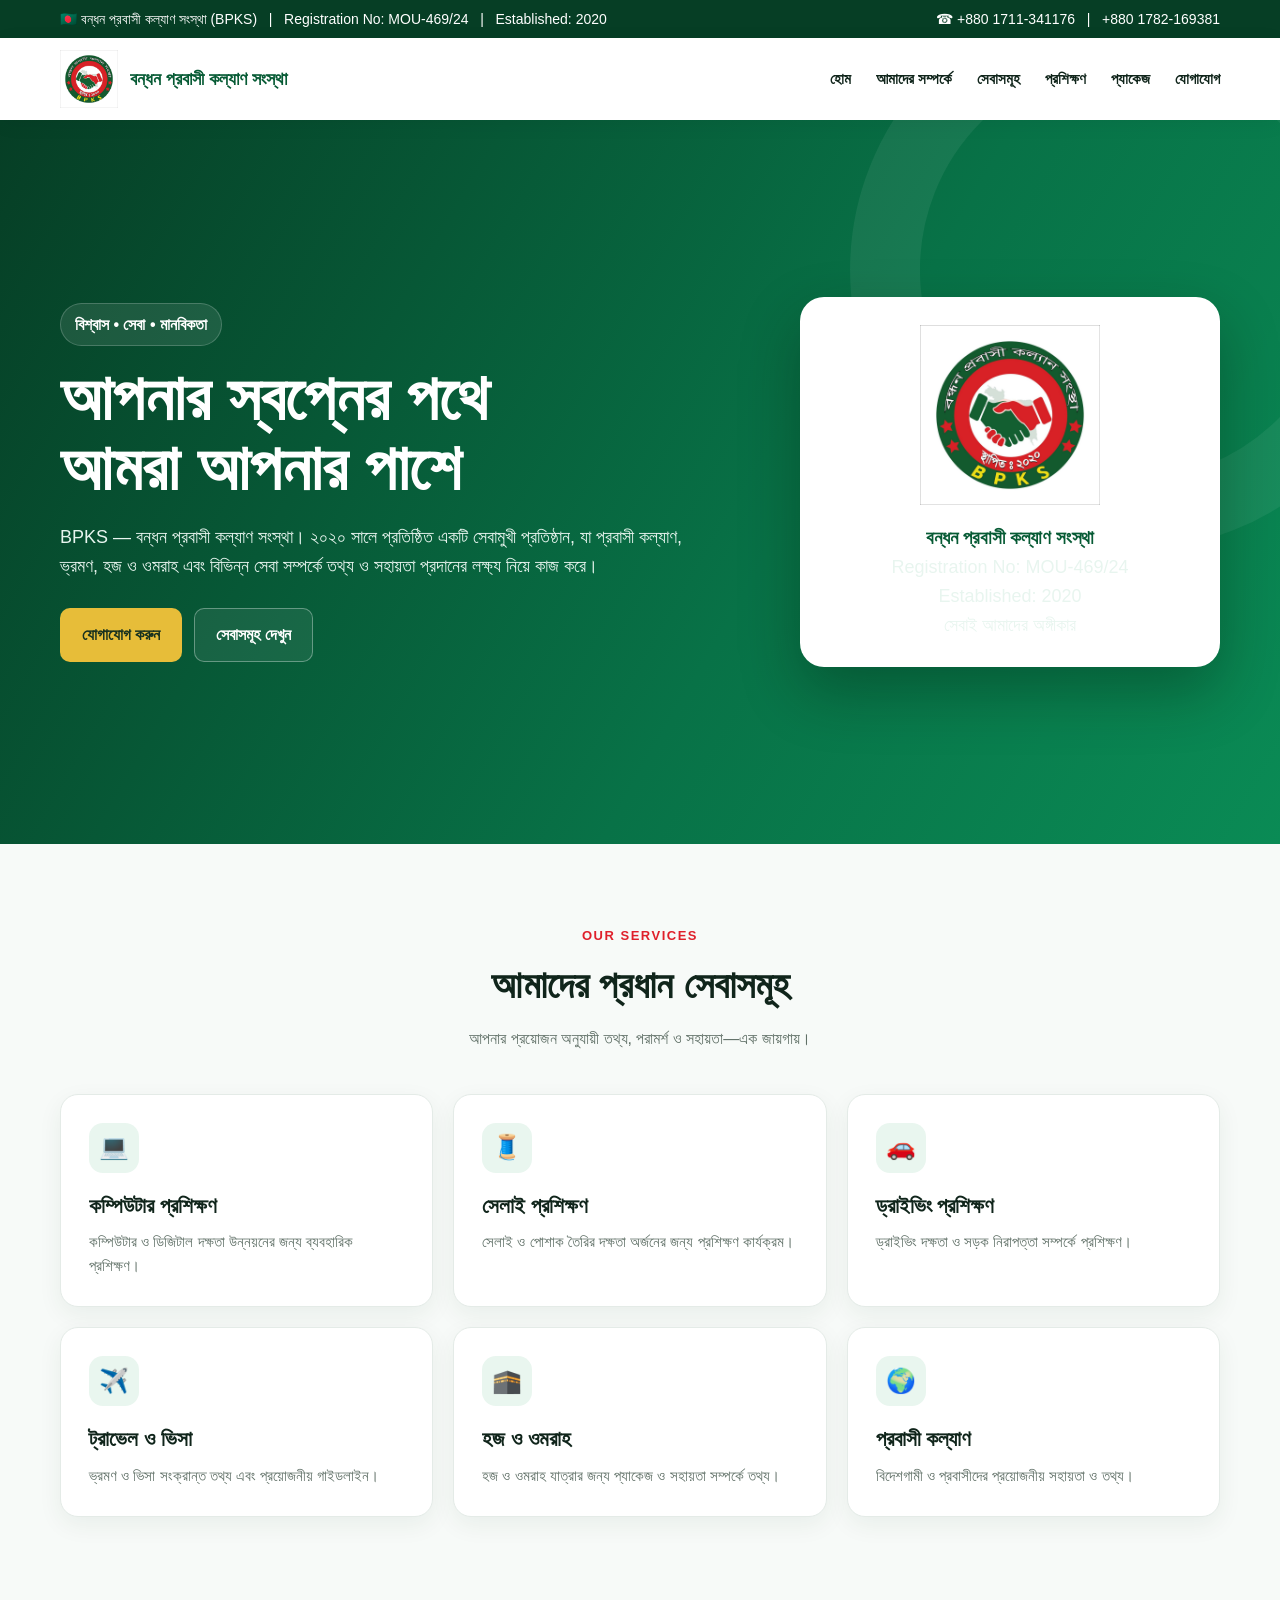
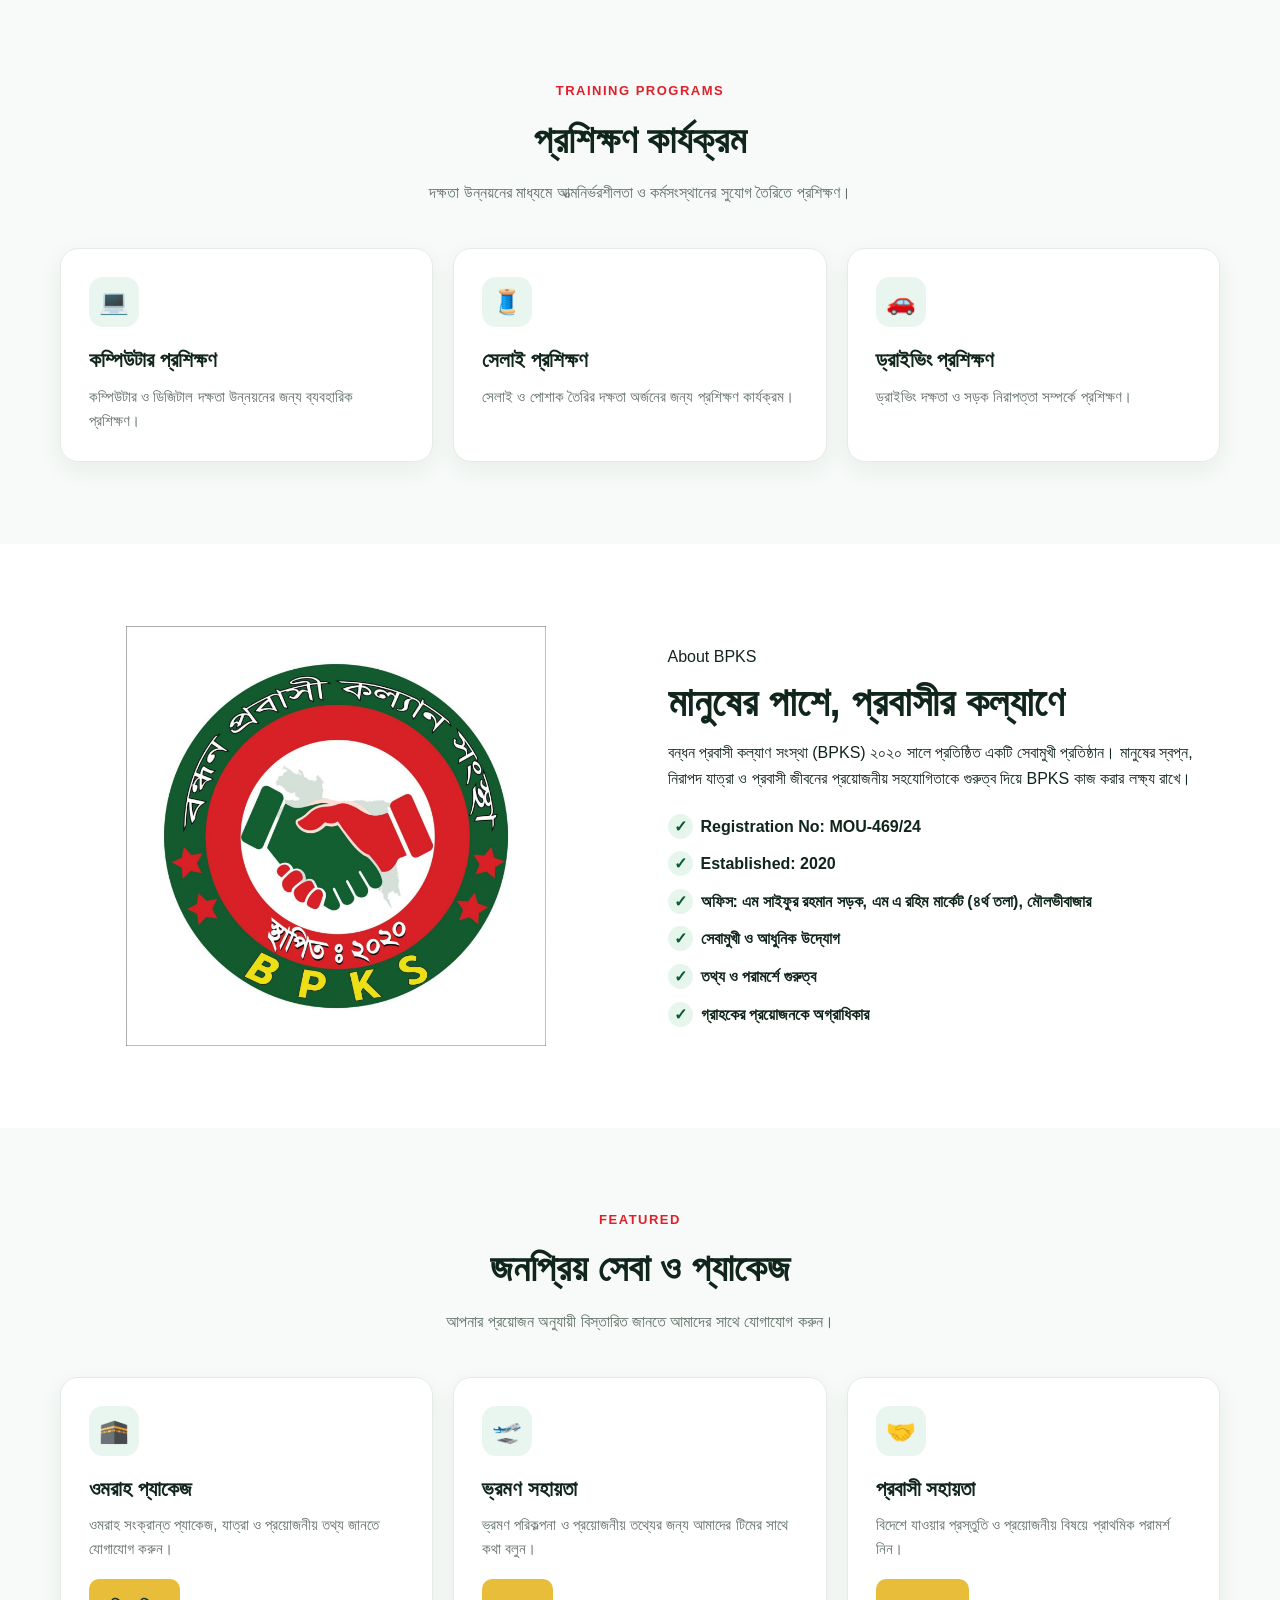
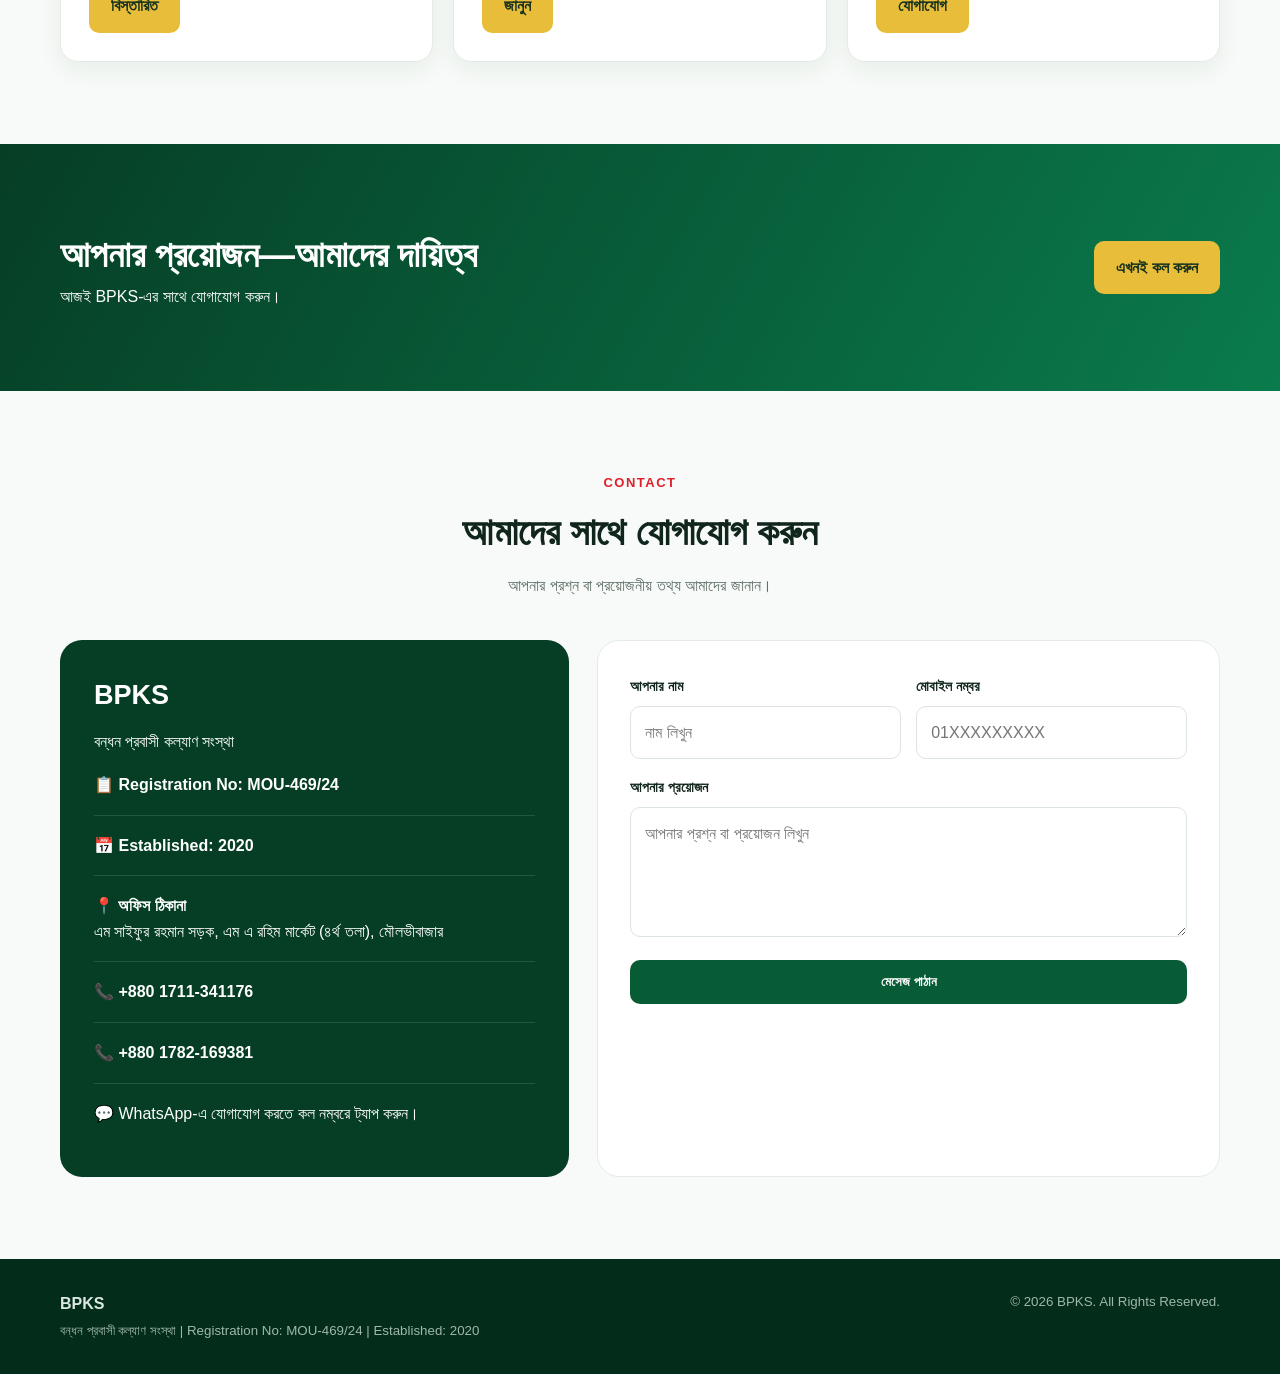
==== index.html @ f42ede7e "Add files via upload" ====
<!DOCTYPE html>
<html lang="bn">
<head>
<meta charset="UTF-8">
<meta name="viewport" content="width=device-width, initial-scale=1.0">
<title>BPKS | বন্ধন প্রবাসী কল্যাণ সংস্থা</title>
<meta name="description" content="BPKS - বন্ধন প্রবাসী কল্যাণ সংস্থা">
<style>
:root{--green:#075b35;--green2:#0c7a49;--red:#df202b;--gold:#e7bd39;--ink:#10251b;--muted:#607067;--bg:#f7faf8;--white:#fff;}
*{box-sizing:border-box;margin:0;padding:0}
html{scroll-behavior:smooth}
body{font-family:Arial,"Noto Sans Bengali",sans-serif;color:var(--ink);background:var(--bg);line-height:1.6}
a{text-decoration:none;color:inherit}
.container{width:min(1160px,92%);margin:auto}
.top{background:#063e25;color:#fff;font-size:14px}
.top .container{display:flex;justify-content:space-between;gap:20px;padding:8px 0;flex-wrap:wrap}
header{background:#fff;position:sticky;top:0;z-index:20;box-shadow:0 4px 20px #0000000d}
.nav{min-height:82px;display:flex;align-items:center;justify-content:space-between;gap:25px}
.brand{display:flex;align-items:center;gap:12px;font-weight:800}
.brand img{width:58px;height:58px;object-fit:contain}
.brand span{font-size:18px;color:var(--green)}
nav{display:flex;gap:25px;align-items:center}
nav a{font-weight:700;font-size:15px}
nav a:hover{color:var(--red)}
.menu{display:none;border:0;background:var(--green);color:white;border-radius:8px;padding:10px 13px;font-size:20px}
.hero{background:linear-gradient(120deg,#063e25 0%,#087247 60%,#0a8b55 100%);color:#fff;position:relative;overflow:hidden}
.hero:after{content:"";position:absolute;width:420px;height:420px;border:70px solid #ffffff10;border-radius:50%;right:-130px;top:-130px}
.hero .container{display:grid;grid-template-columns:1.25fr .75fr;align-items:center;min-height:560px;gap:40px;position:relative;z-index:1}
.badge{display:inline-block;background:#ffffff18;border:1px solid #ffffff30;padding:8px 14px;border-radius:30px;margin-bottom:18px;font-weight:700}
h1{font-size:clamp(36px,5vw,64px);line-height:1.08;margin-bottom:20px}
.hero p{font-size:18px;color:#e8f5ef;max-width:650px}
.buttons{display:flex;gap:12px;margin-top:28px;flex-wrap:wrap}
.btn{display:inline-block;padding:13px 21px;border-radius:10px;font-weight:800;border:1px solid transparent}
.btn.gold{background:var(--gold);color:#17311f}
.btn.light{border-color:#ffffff55;color:#fff;background:#ffffff12}
.hero-card{background:#fff;padding:28px;border-radius:24px;color:var(--ink);box-shadow:0 25px 60px #001b0d55;text-align:center}
.hero-card img{width:180px;height:180px;object-fit:contain}
.hero-card h3{color:var(--green);margin-top:10px}
section{padding:82px 0}
.section-head{text-align:center;max-width:720px;margin:0 auto 42px}
.section-head .eyebrow{color:var(--red);font-weight:800;text-transform:uppercase;letter-spacing:1.5px;font-size:13px}
.section-head h2{font-size:38px;margin:8px 0 10px}
.section-head p{color:var(--muted)}
.grid{display:grid;grid-template-columns:repeat(3,1fr);gap:20px}
.card{background:#fff;border:1px solid #e4ebe7;border-radius:18px;padding:28px;box-shadow:0 8px 25px #0a3a2110;transition:.2s}
.card:hover{transform:translateY(-4px);box-shadow:0 15px 35px #0a3a2118}
.icon{width:50px;height:50px;border-radius:14px;background:#e9f6ef;color:var(--green);display:grid;place-items:center;font-size:24px;margin-bottom:16px}
.card h3{margin-bottom:8px;font-size:21px}
.card p{color:var(--muted);font-size:15px}
.about{background:#fff}
.about-wrap{display:grid;grid-template-columns:1fr 1fr;gap:55px;align-items:center}
.about img{width:100%;max-width:420px;display:block;margin:auto}
.about h2{font-size:40px;line-height:1.15;margin:10px 0 15px}
.checks{display:grid;gap:12px;margin-top:22px}
.checks div{font-weight:700}
.checks span{display:inline-grid;place-items:center;width:25px;height:25px;border-radius:50%;background:#e7f6ed;color:var(--green);margin-right:8px}
.cta{background:linear-gradient(120deg,#063e25,#0a7b4c);color:white}
.cta .container{display:flex;justify-content:space-between;align-items:center;gap:25px;flex-wrap:wrap}
.cta h2{font-size:36px}
.contact{display:grid;grid-template-columns:.9fr 1.1fr;gap:28px}
.info{background:#063e25;color:#fff;border-radius:22px;padding:34px}
.info h3{font-size:27px;margin-bottom:12px}
.contact-item{padding:17px 0;border-bottom:1px solid #ffffff1f}
.contact-item:last-child{border:0}
.form{background:#fff;border:1px solid #e4ebe7;border-radius:22px;padding:32px}
.form-grid{display:grid;grid-template-columns:1fr 1fr;gap:15px}
label{font-weight:700;font-size:14px}
input,textarea{width:100%;margin-top:7px;padding:13px 14px;border:1px solid #dce5df;border-radius:10px;font:inherit;outline:none}
textarea{min-height:130px;resize:vertical}
.full{grid-column:1/-1}
footer{background:#032c1a;color:#d9e8e0;padding:32px 0}
.footer{display:flex;justify-content:space-between;gap:20px;flex-wrap:wrap}
small{color:#9fb8aa}
@media(max-width:800px){
nav{display:none;position:absolute;left:4%;right:4%;top:76px;background:#fff;padding:18px;border-radius:14px;box-shadow:0 15px 35px #0002;flex-direction:column;align-items:flex-start}
nav.show{display:flex}
.menu{display:block}
.hero .container,.about-wrap,.contact{grid-template-columns:1fr}
.hero .container{padding:70px 0}
.hero-card{max-width:340px;margin:auto}
.grid{grid-template-columns:1fr}
.form-grid{grid-template-columns:1fr}
.full{grid-column:auto}
section{padding:65px 0}
}
</style>
</head>
<body>
<div class="top"><div class="container"><span>🇧🇩 বন্ধন প্রবাসী কল্যাণ সংস্থা (BPKS) &nbsp; | &nbsp; Registration No: MOU-469/24 &nbsp; | &nbsp; Established: 2020</span><span>☎ +880 1711-341176 &nbsp; | &nbsp; +880 1782-169381</span></div></div>
<header>
<div class="container nav">
<a class="brand" href="#home"><img src="[data-uri]" alt="BPKS Logo"><span>বন্ধন প্রবাসী কল্যাণ সংস্থা</span></a>
<button class="menu" onclick="document.querySelector('nav').classList.toggle('show')">☰</button>
<nav>
<a href="#home">হোম</a><a href="#about">আমাদের সম্পর্কে</a><a href="#services">সেবাসমূহ</a><a href="#training">প্রশিক্ষণ</a><a href="#packages">প্যাকেজ</a><a href="#contact">যোগাযোগ</a>
</nav>
</div>
</header>
<main>
<section class="hero" id="home">
<div class="container">
<div>
<span class="badge">বিশ্বাস • সেবা • মানবিকতা</span>
<h1>আপনার স্বপ্নের পথে<br>আমরা আপনার পাশে</h1>
<p>BPKS — বন্ধন প্রবাসী কল্যাণ সংস্থা। ২০২০ সালে প্রতিষ্ঠিত একটি সেবামুখী প্রতিষ্ঠান, যা প্রবাসী কল্যাণ, ভ্রমণ, হজ ও ওমরাহ এবং বিভিন্ন সেবা সম্পর্কে তথ্য ও সহায়তা প্রদানের লক্ষ্য নিয়ে কাজ করে।</p>
<div class="buttons"><a class="btn gold" href="#contact">যোগাযোগ করুন</a><a class="btn light" href="#services">সেবাসমূহ দেখুন</a></div>
</div>
<div class="hero-card"><img src="[data-uri]" alt="BPKS"><h3>বন্ধন প্রবাসী কল্যাণ সংস্থা</h3><p>Registration No: MOU-469/24</p><p>Established: 2020</p><p>সেবাই আমাদের অঙ্গীকার</p></div>
</div>
</section>

<section id="services">
<div class="container">
<div class="section-head"><div class="eyebrow">Our Services</div><h2>আমাদের প্রধান সেবাসমূহ</h2><p>আপনার প্রয়োজন অনুযায়ী তথ্য, পরামর্শ ও সহায়তা—এক জায়গায়।</p></div>
<div class="grid">
<div class="card"><div class="icon">💻</div><h3>কম্পিউটার প্রশিক্ষণ</h3><p>কম্পিউটার ও ডিজিটাল দক্ষতা উন্নয়নের জন্য ব্যবহারিক প্রশিক্ষণ।</p></div>
<div class="card"><div class="icon">🧵</div><h3>সেলাই প্রশিক্ষণ</h3><p>সেলাই ও পোশাক তৈরির দক্ষতা অর্জনের জন্য প্রশিক্ষণ কার্যক্রম।</p></div>
<div class="card"><div class="icon">🚗</div><h3>ড্রাইভিং প্রশিক্ষণ</h3><p>ড্রাইভিং দক্ষতা ও সড়ক নিরাপত্তা সম্পর্কে প্রশিক্ষণ।</p></div>
<div class="card"><div class="icon">✈️</div><h3>ট্রাভেল ও ভিসা</h3><p>ভ্রমণ ও ভিসা সংক্রান্ত তথ্য এবং প্রয়োজনীয় গাইডলাইন।</p></div>
<div class="card"><div class="icon">🕋</div><h3>হজ ও ওমরাহ</h3><p>হজ ও ওমরাহ যাত্রার জন্য প্যাকেজ ও সহায়তা সম্পর্কে তথ্য।</p></div>
<div class="card"><div class="icon">🌍</div><h3>প্রবাসী কল্যাণ</h3><p>বিদেশগামী ও প্রবাসীদের প্রয়োজনীয় সহায়তা ও তথ্য।</p></div>
</div>
</div>
</section>

<section id="training">
<div class="container">
<div class="section-head"><div class="eyebrow">Training Programs</div><h2>প্রশিক্ষণ কার্যক্রম</h2><p>দক্ষতা উন্নয়নের মাধ্যমে আত্মনির্ভরশীলতা ও কর্মসংস্থানের সুযোগ তৈরিতে প্রশিক্ষণ।</p></div>
<div class="grid">
<div class="card"><div class="icon">💻</div><h3>কম্পিউটার প্রশিক্ষণ</h3><p>কম্পিউটার ও ডিজিটাল দক্ষতা উন্নয়নের জন্য ব্যবহারিক প্রশিক্ষণ।</p></div>
<div class="card"><div class="icon">🧵</div><h3>সেলাই প্রশিক্ষণ</h3><p>সেলাই ও পোশাক তৈরির দক্ষতা অর্জনের জন্য প্রশিক্ষণ কার্যক্রম।</p></div>
<div class="card"><div class="icon">🚗</div><h3>ড্রাইভিং প্রশিক্ষণ</h3><p>ড্রাইভিং দক্ষতা ও সড়ক নিরাপত্তা সম্পর্কে প্রশিক্ষণ।</p></div>
</div></div></section>

<section class="about" id="about">
<div class="container about-wrap">
<div><img src="[data-uri]" alt="BPKS Logo"></div>
<div><div class="eyebrow">About BPKS</div><h2>মানুষের পাশে, প্রবাসীর কল্যাণে</h2><p>বন্ধন প্রবাসী কল্যাণ সংস্থা (BPKS) ২০২০ সালে প্রতিষ্ঠিত একটি সেবামুখী প্রতিষ্ঠান। মানুষের স্বপ্ন, নিরাপদ যাত্রা ও প্রবাসী জীবনের প্রয়োজনীয় সহযোগিতাকে গুরুত্ব দিয়ে BPKS কাজ করার লক্ষ্য রাখে।</p>
<div class="checks"><div><span>✓</span>Registration No: MOU-469/24</div><div><span>✓</span>Established: 2020</div><div><span>✓</span>অফিস: এম সাইফুর রহমান সড়ক, এম এ রহিম মার্কেট (৪র্থ তলা), মৌলভীবাজার</div><div><span>✓</span>সেবামুখী ও আধুনিক উদ্যোগ</div><div><span>✓</span>তথ্য ও পরামর্শে গুরুত্ব</div><div><span>✓</span>গ্রাহকের প্রয়োজনকে অগ্রাধিকার</div></div></div>
</div>
</section>

<section id="packages">
<div class="container">
<div class="section-head"><div class="eyebrow">Featured</div><h2>জনপ্রিয় সেবা ও প্যাকেজ</h2><p>আপনার প্রয়োজন অনুযায়ী বিস্তারিত জানতে আমাদের সাথে যোগাযোগ করুন।</p></div>
<div class="grid">
<div class="card"><div class="icon">🕋</div><h3>ওমরাহ প্যাকেজ</h3><p>ওমরাহ সংক্রান্ত প্যাকেজ, যাত্রা ও প্রয়োজনীয় তথ্য জানতে যোগাযোগ করুন।</p><a class="btn gold" style="margin-top:18px" href="#contact">বিস্তারিত</a></div>
<div class="card"><div class="icon">🛫</div><h3>ভ্রমণ সহায়তা</h3><p>ভ্রমণ পরিকল্পনা ও প্রয়োজনীয় তথ্যের জন্য আমাদের টিমের সাথে কথা বলুন।</p><a class="btn gold" style="margin-top:18px" href="#contact">জানুন</a></div>
<div class="card"><div class="icon">🤝</div><h3>প্রবাসী সহায়তা</h3><p>বিদেশে যাওয়ার প্রস্তুতি ও প্রয়োজনীয় বিষয়ে প্রাথমিক পরামর্শ নিন।</p><a class="btn gold" style="margin-top:18px" href="#contact">যোগাযোগ</a></div>
</div>
</div>
</section>

<section class="cta"><div class="container"><div><h2>আপনার প্রয়োজন—আমাদের দায়িত্ব</h2><p>আজই BPKS-এর সাথে যোগাযোগ করুন।</p></div><a class="btn gold" href="tel:+8801711341176">এখনই কল করুন</a></div></section>

<section id="contact">
<div class="container">
<div class="section-head"><div class="eyebrow">Contact</div><h2>আমাদের সাথে যোগাযোগ করুন</h2><p>আপনার প্রশ্ন বা প্রয়োজনীয় তথ্য আমাদের জানান।</p></div>
<div class="contact">
<div class="info"><h3>BPKS</h3><p>বন্ধন প্রবাসী কল্যাণ সংস্থা</p><div class="contact-item">📋 <strong>Registration No: MOU-469/24</strong></div><div class="contact-item">📅 <strong>Established: 2020</strong></div><div class="contact-item">📍 <strong>অফিস ঠিকানা</strong><br>এম সাইফুর রহমান সড়ক, এম এ রহিম মার্কেট (৪র্থ তলা), মৌলভীবাজার</div>
<div class="contact-item">📞 <strong>+880 1711-341176</strong></div>
<div class="contact-item">📞 <strong>+880 1782-169381</strong></div>
<div class="contact-item">💬 WhatsApp-এ যোগাযোগ করতে কল নম্বরে ট্যাপ করুন।</div>
</div>
<div class="form"><form onsubmit="event.preventDefault(); alert('ধন্যবাদ! আপনার মেসেজটি প্রস্তুত হয়েছে। WhatsApp/Call করে সরাসরি যোগাযোগ করুন।');">
<div class="form-grid"><div><label>আপনার নাম</label><input required placeholder="নাম লিখুন"></div><div><label>মোবাইল নম্বর</label><input required placeholder="01XXXXXXXXX"></div><div class="full"><label>আপনার প্রয়োজন</label><textarea placeholder="আপনার প্রশ্ন বা প্রয়োজন লিখুন"></textarea></div><div class="full"><button class="btn" style="background:var(--green);color:#fff;width:100%;cursor:pointer">মেসেজ পাঠান</button></div></div>
</form></div>
</div></div>
</section>
</main>
<footer><div class="container footer"><div><strong>BPKS</strong><br><small>বন্ধন প্রবাসী কল্যাণ সংস্থা | Registration No: MOU-469/24 | Established: 2020</small></div><small>© 2026 BPKS. All Rights Reserved.</small></div></footer>
<script>
document.querySelectorAll('nav a').forEach(a=>a.addEventListener('click',()=>document.querySelector('nav').classList.remove('show')));
</script>
</body>
</html>
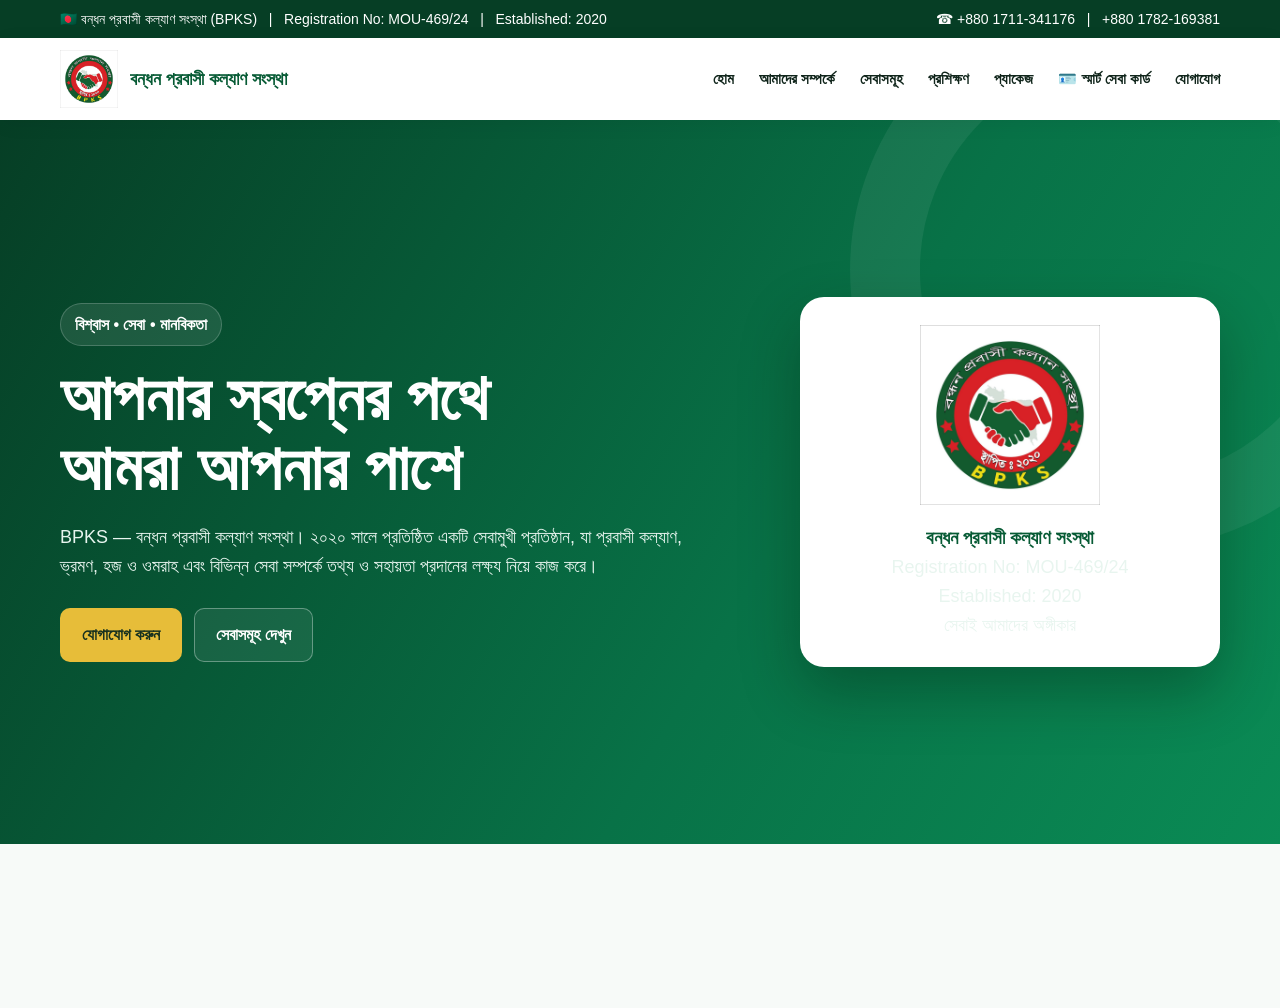
==== commit a6648538: "Rename index-smart-card-ready (2).html to index.html" ====
--- a/index.html
+++ b/index.html
@@ -92,7 +92,7 @@
 <a class="brand" href="#home"><img src="[data-uri]" alt="BPKS Logo"><span>বন্ধন প্রবাসী কল্যাণ সংস্থা</span></a>
 <button class="menu" onclick="document.querySelector('nav').classList.toggle('show')">☰</button>
 <nav>
-<a href="#home">হোম</a><a href="#about">আমাদের সম্পর্কে</a><a href="#services">সেবাসমূহ</a><a href="#training">প্রশিক্ষণ</a><a href="#packages">প্যাকেজ</a><a href="#contact">যোগাযোগ</a>
+<a href="#home">হোম</a><a href="#about">আমাদের সম্পর্কে</a><a href="#services">সেবাসমূহ</a><a href="#training">প্রশিক্ষণ</a><a href="#packages">প্যাকেজ</a><a href="smart-card.html">🪪 স্মার্ট সেবা কার্ড</a><a href="#contact">যোগাযোগ</a>
 </nav>
 </div>
 </header>
@@ -110,67 +110,3 @@
 </section>
 
 <section id="services">
-<div class="container">
-<div class="section-head"><div class="eyebrow">Our Services</div><h2>আমাদের প্রধান সেবাসমূহ</h2><p>আপনার প্রয়োজন অনুযায়ী তথ্য, পরামর্শ ও সহায়তা—এক জায়গায়।</p></div>
-<div class="grid">
-<div class="card"><div class="icon">💻</div><h3>কম্পিউটার প্রশিক্ষণ</h3><p>কম্পিউটার ও ডিজিটাল দক্ষতা উন্নয়নের জন্য ব্যবহারিক প্রশিক্ষণ।</p></div>
-<div class="card"><div class="icon">🧵</div><h3>সেলাই প্রশিক্ষণ</h3><p>সেলাই ও পোশাক তৈরির দক্ষতা অর্জনের জন্য প্রশিক্ষণ কার্যক্রম।</p></div>
-<div class="card"><div class="icon">🚗</div><h3>ড্রাইভিং প্রশিক্ষণ</h3><p>ড্রাইভিং দক্ষতা ও সড়ক নিরাপত্তা সম্পর্কে প্রশিক্ষণ।</p></div>
-<div class="card"><div class="icon">✈️</div><h3>ট্রাভেল ও ভিসা</h3><p>ভ্রমণ ও ভিসা সংক্রান্ত তথ্য এবং প্রয়োজনীয় গাইডলাইন।</p></div>
-<div class="card"><div class="icon">🕋</div><h3>হজ ও ওমরাহ</h3><p>হজ ও ওমরাহ যাত্রার জন্য প্যাকেজ ও সহায়তা সম্পর্কে তথ্য।</p></div>
-<div class="card"><div class="icon">🌍</div><h3>প্রবাসী কল্যাণ</h3><p>বিদেশগামী ও প্রবাসীদের প্রয়োজনীয় সহায়তা ও তথ্য।</p></div>
-</div>
-</div>
-</section>
-
-<section id="training">
-<div class="container">
-<div class="section-head"><div class="eyebrow">Training Programs</div><h2>প্রশিক্ষণ কার্যক্রম</h2><p>দক্ষতা উন্নয়নের মাধ্যমে আত্মনির্ভরশীলতা ও কর্মসংস্থানের সুযোগ তৈরিতে প্রশিক্ষণ।</p></div>
-<div class="grid">
-<div class="card"><div class="icon">💻</div><h3>কম্পিউটার প্রশিক্ষণ</h3><p>কম্পিউটার ও ডিজিটাল দক্ষতা উন্নয়নের জন্য ব্যবহারিক প্রশিক্ষণ।</p></div>
-<div class="card"><div class="icon">🧵</div><h3>সেলাই প্রশিক্ষণ</h3><p>সেলাই ও পোশাক তৈরির দক্ষতা অর্জনের জন্য প্রশিক্ষণ কার্যক্রম।</p></div>
-<div class="card"><div class="icon">🚗</div><h3>ড্রাইভিং প্রশিক্ষণ</h3><p>ড্রাইভিং দক্ষতা ও সড়ক নিরাপত্তা সম্পর্কে প্রশিক্ষণ।</p></div>
-</div></div></section>
-
-<section class="about" id="about">
-<div class="container about-wrap">
-<div><img src="[data-uri]